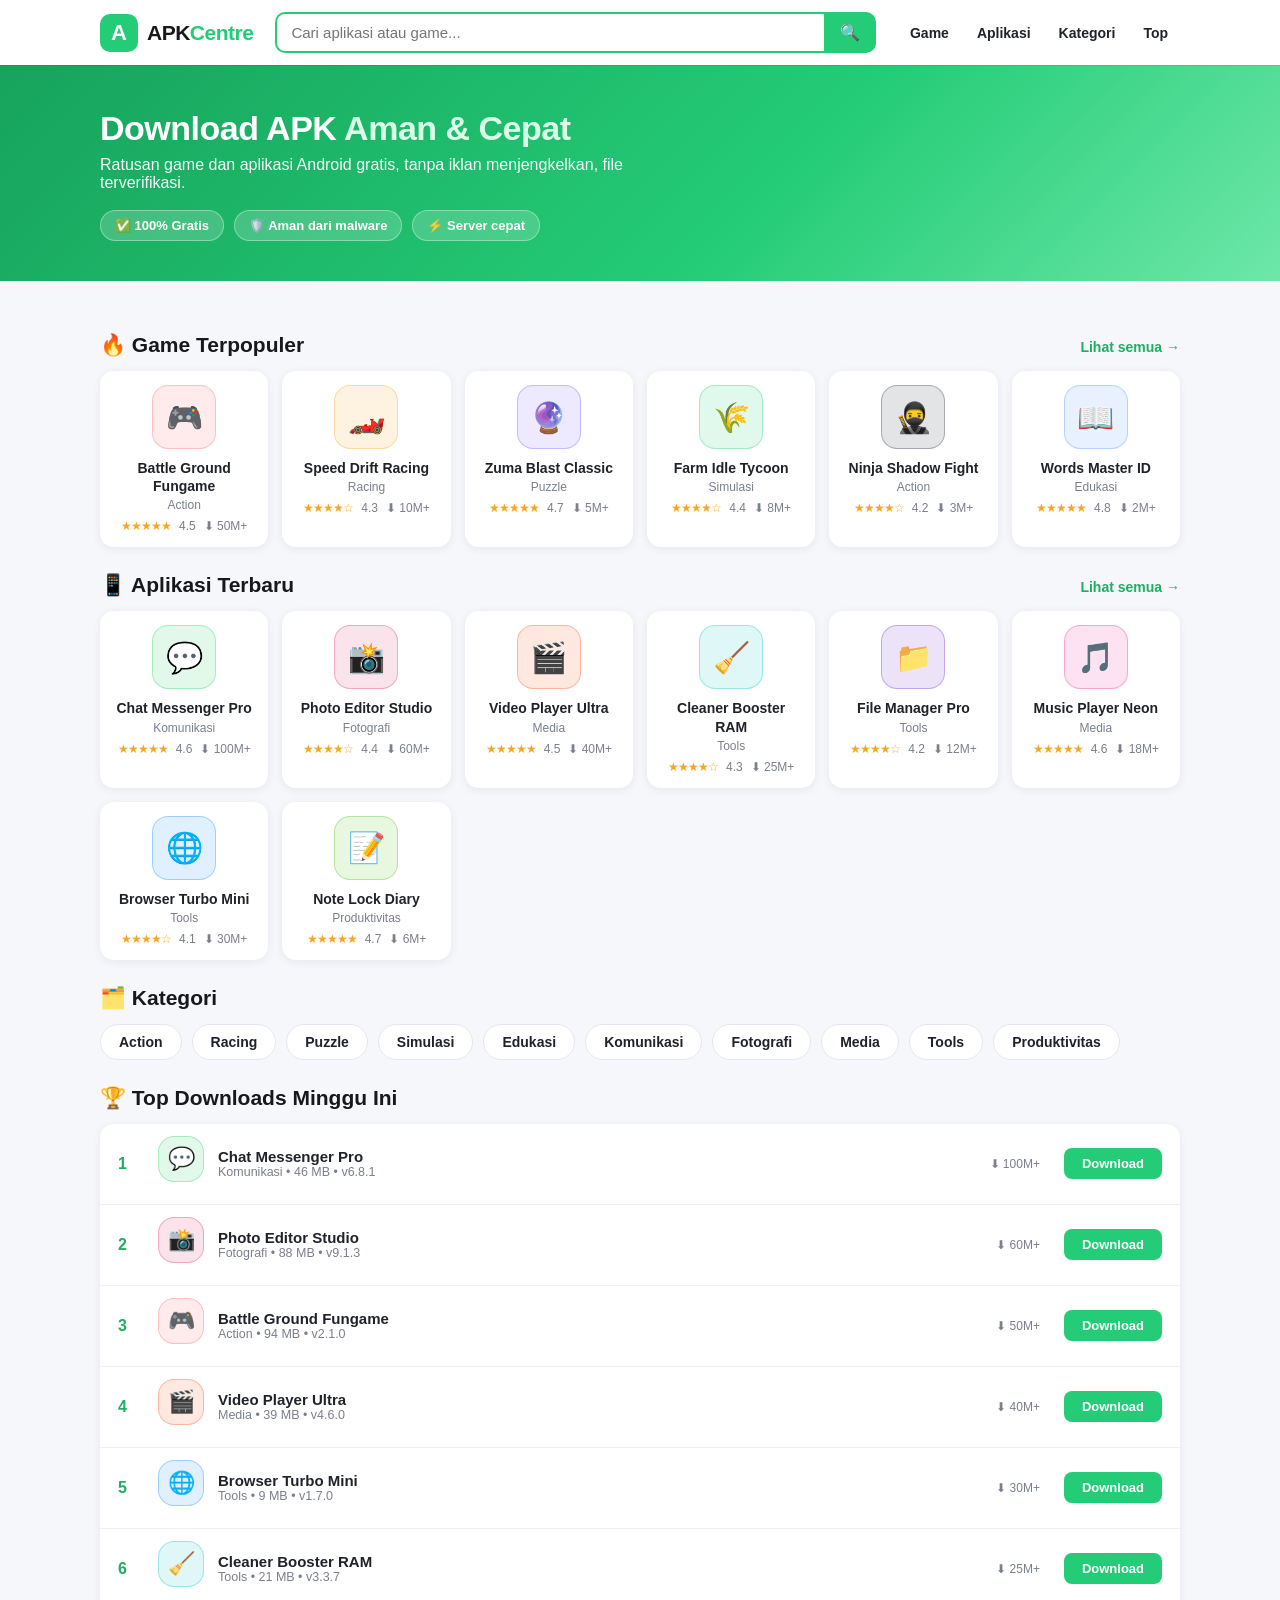
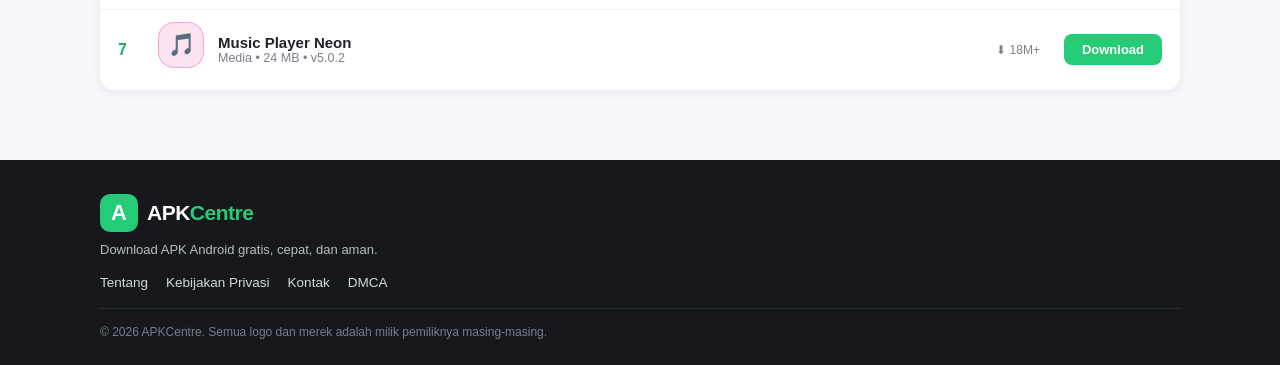
==== index.html @ ef537108 "APKCentre: situs download APK - layout gaya app store, demo data interaktif" ====
<!DOCTYPE html>
<html lang="id">
<head>
<meta charset="UTF-8">
<meta name="viewport" content="width=device-width, initial-scale=1.0">
<title>APKCentre - Download APK Aman & Cepat</title>
<meta name="description" content="APKCentre: pusat download APK game dan aplikasi Android gratis, cepat, dan aman.">
<link rel="stylesheet" href="style.css">
<link rel="icon" href="data:image/svg+xml,<svg xmlns='http://www.w3.org/2000/svg' viewBox='0 0 100 100'><rect width='100' height='100' rx='22' fill='%2324cc77'/><text x='50' y='68' font-size='52' text-anchor='middle' fill='white' font-family='Arial' font-weight='bold'>A</text></svg>">
</head>
<body>
<header class="site-header">
  <div class="header-inner">
    <a class="logo" href="#">
      <span class="logo-mark">A</span>
      <span class="logo-text">APK<em>Centre</em></span>
    </a>
    <div class="search-box">
      <input type="text" id="search-input" placeholder="Cari aplikasi atau game..." autocomplete="off">
      <button id="search-btn" aria-label="Cari">🔍</button>
    </div>
    <nav class="main-nav">
      <a href="#games" class="nav-link">Game</a>
      <a href="#apps" class="nav-link">Aplikasi</a>
      <a href="#categories" class="nav-link">Kategori</a>
      <a href="#top" class="nav-link">Top</a>
    </nav>
  </div>
</header>

<section class="hero">
  <div class="hero-inner">
    <h1>Download APK <span class="accent">Aman &amp; Cepat</span></h1>
    <p>Ratusan game dan aplikasi Android gratis, tanpa iklan menjengkelkan, file terverifikasi.</p>
    <div class="hero-badges">
      <span class="badge">✅ 100% Gratis</span>
      <span class="badge">🛡️ Aman dari malware</span>
      <span class="badge">⚡ Server cepat</span>
    </div>
  </div>
</section>

<main class="container">
  <section id="games">
    <div class="section-head">
      <h2>🔥 Game Terpopuler</h2>
      <a class="see-all" href="#">Lihat semua →</a>
    </div>
    <div class="app-grid" id="grid-games"></div>
  </section>

  <section id="apps">
    <div class="section-head">
      <h2>📱 Aplikasi Terbaru</h2>
      <a class="see-all" href="#">Lihat semua →</a>
    </div>
    <div class="app-grid" id="grid-apps"></div>
  </section>

  <section id="categories">
    <div class="section-head">
      <h2>🗂️ Kategori</h2>
    </div>
    <div class="cat-chips" id="cat-chips"></div>
  </section>

  <section id="top">
    <div class="section-head">
      <h2>🏆 Top Downloads Minggu Ini</h2>
    </div>
    <div class="top-list" id="top-list"></div>
  </section>
</main>

<footer class="site-footer">
  <div class="footer-inner">
    <div>
      <div class="logo footer-logo"><span class="logo-mark">A</span><span class="logo-text">APK<em>Centre</em></span></div>
      <p class="footer-tag">Download APK Android gratis, cepat, dan aman.</p>
    </div>
    <div class="footer-links">
      <a href="#">Tentang</a><a href="#">Kebijakan Privasi</a><a href="#">Kontak</a><a href="#">DMCA</a>
    </div>
    <p class="copyright">© 2026 APKCentre. Semua logo dan merek adalah milik pemiliknya masing-masing.</p>
  </div>
</footer>

<div class="modal-overlay" id="modal">
  <div class="modal-card" id="modal-card"></div>
</div>

<script src="app.js"></script>
</body>
</html>
---- style.css ----
:root {
  --green: #24cc77;
  --green-dark: #1fae63;
  --dark: #17181c;
  --bg: #f6f7fb;
  --card: #ffffff;
  --text: #20222a;
  --muted: #7a7f8c;
  --radius: 14px;
  --shadow: 0 2px 10px rgba(20, 30, 60, 0.07);
}
* { margin: 0; padding: 0; box-sizing: border-box; }
body { font-family: "Segoe UI", Roboto, Arial, sans-serif; background: var(--bg); color: var(--text); }

/* HEADER */
.site-header {
  position: sticky; top: 0; z-index: 50;
  background: #fff; box-shadow: 0 1px 0 rgba(0,0,0,0.08);
}
.header-inner {
  max-width: 1120px; margin: 0 auto; padding: 12px 20px;
  display: flex; align-items: center; gap: 22px; flex-wrap: wrap;
}
.logo { display: flex; align-items: center; gap: 9px; text-decoration: none; }
.logo-mark {
  width: 38px; height: 38px; border-radius: 10px; background: var(--green);
  color: #fff; font-weight: 800; font-size: 22px;
  display: flex; align-items: center; justify-content: center;
}
.logo-text { font-size: 21px; font-weight: 800; color: var(--dark); letter-spacing: -0.5px; }
.logo-text em { color: var(--green); font-style: normal; }
.search-box { flex: 1; min-width: 220px; display: flex; }
.search-box input {
  flex: 1; border: 2px solid var(--green); border-right: none;
  border-radius: 10px 0 0 10px; padding: 10px 14px; font-size: 15px; outline: none;
}
.search-box input:focus { background: #f2fff8; }
.search-box button {
  border: none; background: var(--green); color: #fff; padding: 0 16px;
  border-radius: 0 10px 10px 0; cursor: pointer; font-size: 16px;
}
.search-box button:hover { background: var(--green-dark); }
.main-nav { display: flex; gap: 4px; }
.nav-link {
  text-decoration: none; color: var(--text); font-weight: 600; font-size: 14px;
  padding: 8px 12px; border-radius: 8px; transition: background 0.15s;
}
.nav-link:hover { background: #eafff3; color: var(--green-dark); }

/* HERO */
.hero { background: linear-gradient(135deg, #17a35c 0%, #24cc77 60%, #6ee7a8 100%); color: #fff; }
.hero-inner { max-width: 1120px; margin: 0 auto; padding: 44px 20px 40px; }
.hero h1 { font-size: 34px; letter-spacing: -0.5px; margin-bottom: 8px; }
.hero .accent { color: #d9ffe9; }
.hero p { font-size: 16px; opacity: 0.95; max-width: 560px; }
.hero-badges { margin-top: 18px; display: flex; gap: 10px; flex-wrap: wrap; }
.badge {
  background: rgba(255,255,255,0.18); border: 1px solid rgba(255,255,255,0.35);
  padding: 7px 14px; border-radius: 999px; font-size: 13px; font-weight: 600;
}

/* SECTION */
.container { max-width: 1120px; margin: 0 auto; padding: 26px 20px 40px; }
.section-head { display: flex; align-items: baseline; justify-content: space-between; margin: 26px 0 14px; }
.section-head h2 { font-size: 21px; color: var(--dark); }
.see-all { color: var(--green-dark); font-size: 14px; font-weight: 600; text-decoration: none; }
.see-all:hover { text-decoration: underline; }

/* APP GRID */
.app-grid {
  display: grid; grid-template-columns: repeat(auto-fill, minmax(165px, 1fr)); gap: 14px;
}
.app-card {
  background: var(--card); border-radius: var(--radius); padding: 14px;
  box-shadow: var(--shadow); cursor: pointer; transition: transform 0.15s, box-shadow 0.15s;
  display: flex; flex-direction: column; align-items: center; text-align: center;
}
.app-card:hover { transform: translateY(-4px); box-shadow: 0 8px 22px rgba(20,30,60,0.13); }
.app-icon {
  width: 64px; height: 64px; border-radius: 16px; font-size: 30px;
  display: flex; align-items: center; justify-content: center; margin-bottom: 10px;
}
.app-name { font-weight: 700; font-size: 14px; line-height: 1.3; margin-bottom: 3px; }
.app-cat { color: var(--muted); font-size: 12px; margin-bottom: 7px; }
.app-meta { font-size: 12px; color: var(--muted); display: flex; gap: 8px; align-items: center; }
.stars { color: #f5a623; letter-spacing: -1px; }

/* CATEGORY CHIPS */
.cat-chips { display: flex; flex-wrap: wrap; gap: 10px; }
.chip {
  background: #fff; border: 1.5px solid #e4e7ef; border-radius: 999px;
  padding: 9px 18px; font-size: 14px; font-weight: 600; cursor: pointer;
  transition: all 0.15s; text-decoration: none; color: var(--text);
}
.chip:hover, .chip.active { background: var(--green); border-color: var(--green); color: #fff; }

/* TOP LIST */
.top-list { background: #fff; border-radius: var(--radius); box-shadow: var(--shadow); overflow: hidden; }
.top-row {
  display: flex; align-items: center; gap: 14px; padding: 12px 18px;
  border-bottom: 1px solid #f0f1f5; cursor: pointer; transition: background 0.12s;
}
.top-row:last-child { border-bottom: none; }
.top-row:hover { background: #f7fff9; }
.top-rank { width: 26px; font-weight: 800; color: var(--green-dark); font-size: 16px; }
.top-info { flex: 1; min-width: 0; }
.top-name { font-weight: 700; font-size: 15px; }
.top-sub { color: var(--muted); font-size: 12.5px; }
.dl-btn {
  background: var(--green); color: #fff; border: none; border-radius: 8px;
  padding: 8px 18px; font-weight: 700; font-size: 13px; cursor: pointer; transition: background 0.15s;
}
.dl-btn:hover { background: var(--green-dark); }

/* MODAL */
.modal-overlay {
  position: fixed; inset: 0; background: rgba(10,14,20,0.55);
  display: none; align-items: center; justify-content: center; z-index: 100; padding: 18px;
}
.modal-overlay.show { display: flex; }
.modal-card {
  background: #fff; border-radius: 18px; max-width: 460px; width: 100%;
  padding: 26px; text-align: center; animation: popIn 0.25s ease-out;
  max-height: 88vh; overflow-y: auto;
}
@keyframes popIn { from { transform: scale(0.92); opacity: 0; } to { transform: scale(1); opacity: 1; } }
.modal-card .app-icon { margin: 0 auto 12px; width: 84px; height: 84px; font-size: 40px; }
.modal-card h3 { font-size: 20px; margin-bottom: 2px; }
.modal-card .app-cat { margin-top: 2px; }
.modal-stats {
  display: flex; justify-content: space-around; margin: 16px 0;
  background: #f6f7fb; border-radius: 12px; padding: 12px 0;
}
.modal-stats div b { display: block; font-size: 15px; }
.modal-stats div span { font-size: 12px; color: var(--muted); }
.modal-desc { font-size: 14px; color: #43474f; line-height: 1.6; text-align: left; margin-bottom: 18px; }
.modal-card .dl-btn { padding: 12px 40px; font-size: 15px; border-radius: 10px; }
.modal-close {
  display: block; margin: 14px auto 0; background: none; border: none;
  color: var(--muted); font-size: 14px; cursor: pointer; font-weight: 600;
}

/* FOOTER */
.site-footer { background: var(--dark); color: #b9bdc7; margin-top: 30px; }
.footer-inner { max-width: 1120px; margin: 0 auto; padding: 34px 20px 26px; }
.footer-logo .logo-text { color: #fff; }
.footer-tag { font-size: 13px; margin-top: 10px; }
.footer-links { display: flex; gap: 18px; margin: 18px 0; flex-wrap: wrap; }
.footer-links a { color: #d5d8e0; font-size: 13.5px; text-decoration: none; }
.footer-links a:hover { color: var(--green); }
.copyright { font-size: 12px; color: #7b7f8c; border-top: 1px solid #2a2c33; padding-top: 16px; }

@media (max-width: 640px) {
  .hero h1 { font-size: 26px; }
  .header-inner { gap: 12px; }
  .main-nav { order: 3; width: 100%; justify-content: space-between; }
  .top-row .dl-btn { padding: 7px 12px; }
}
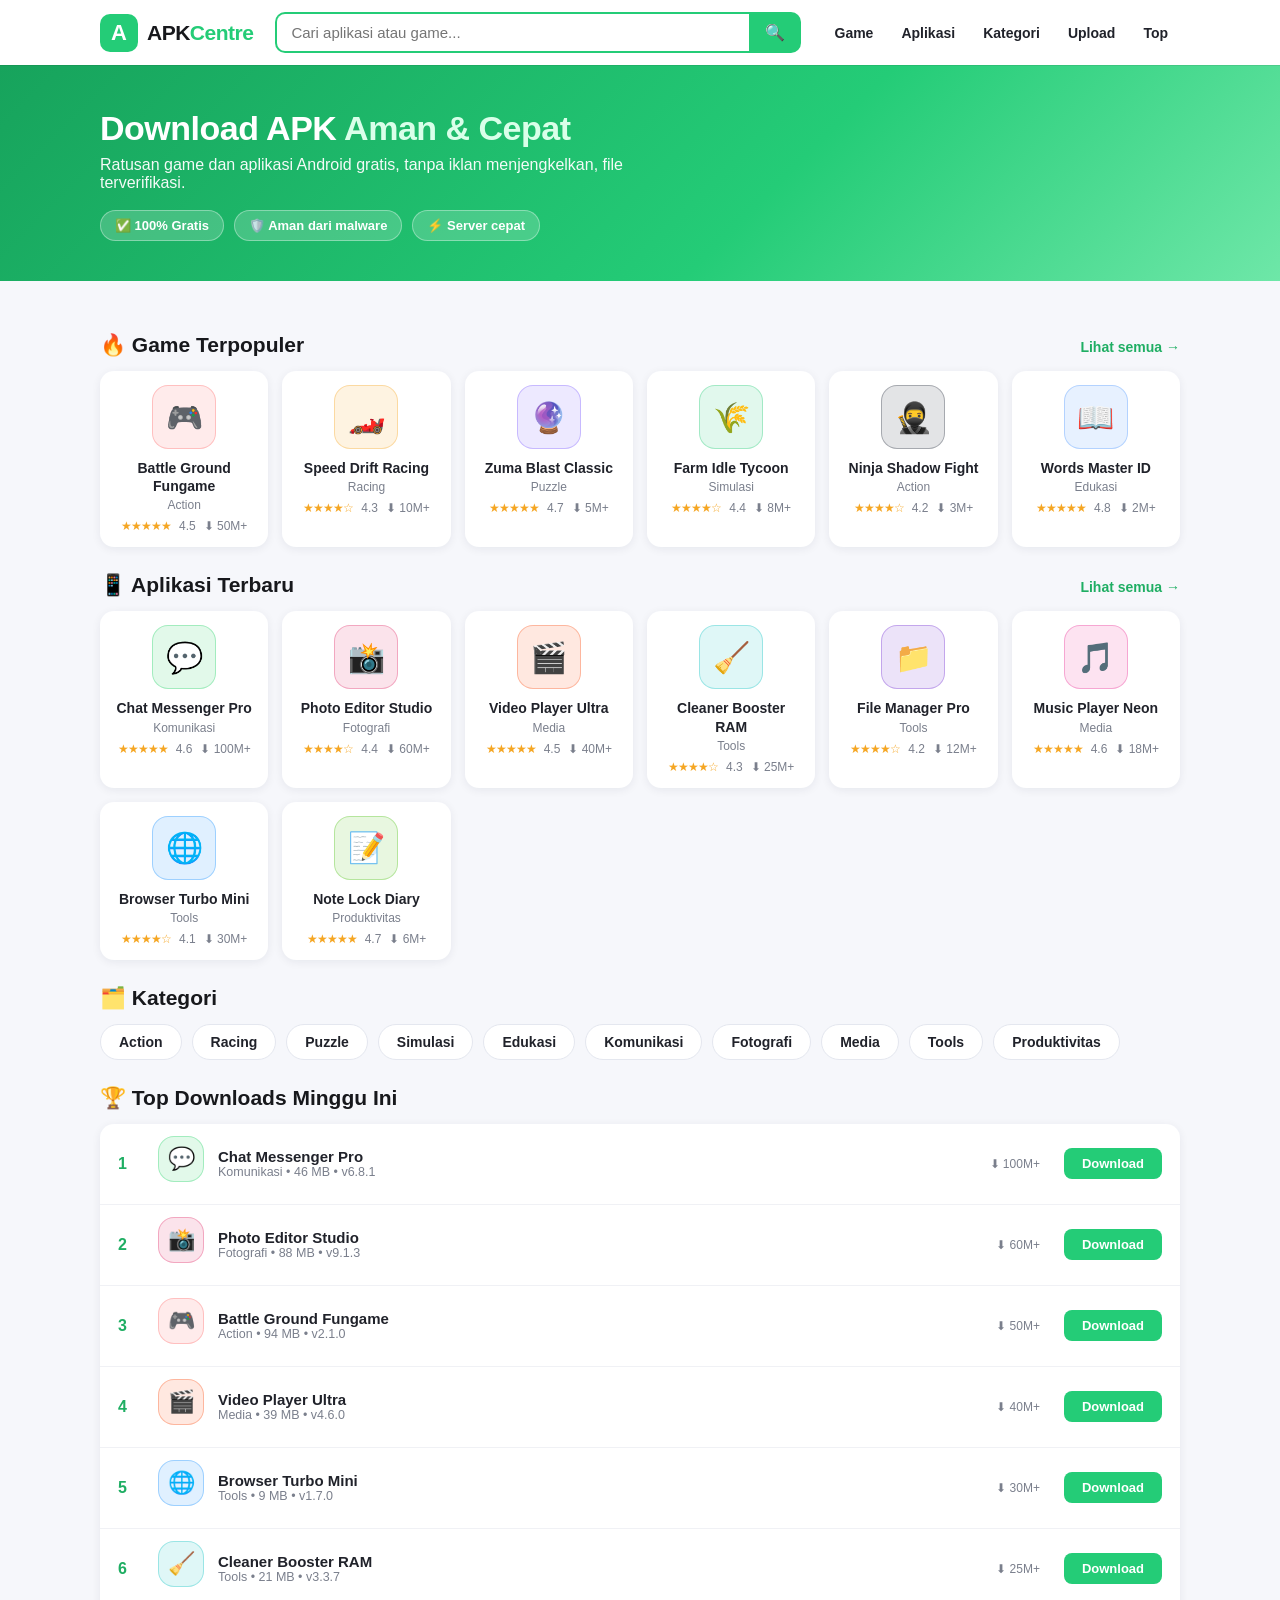
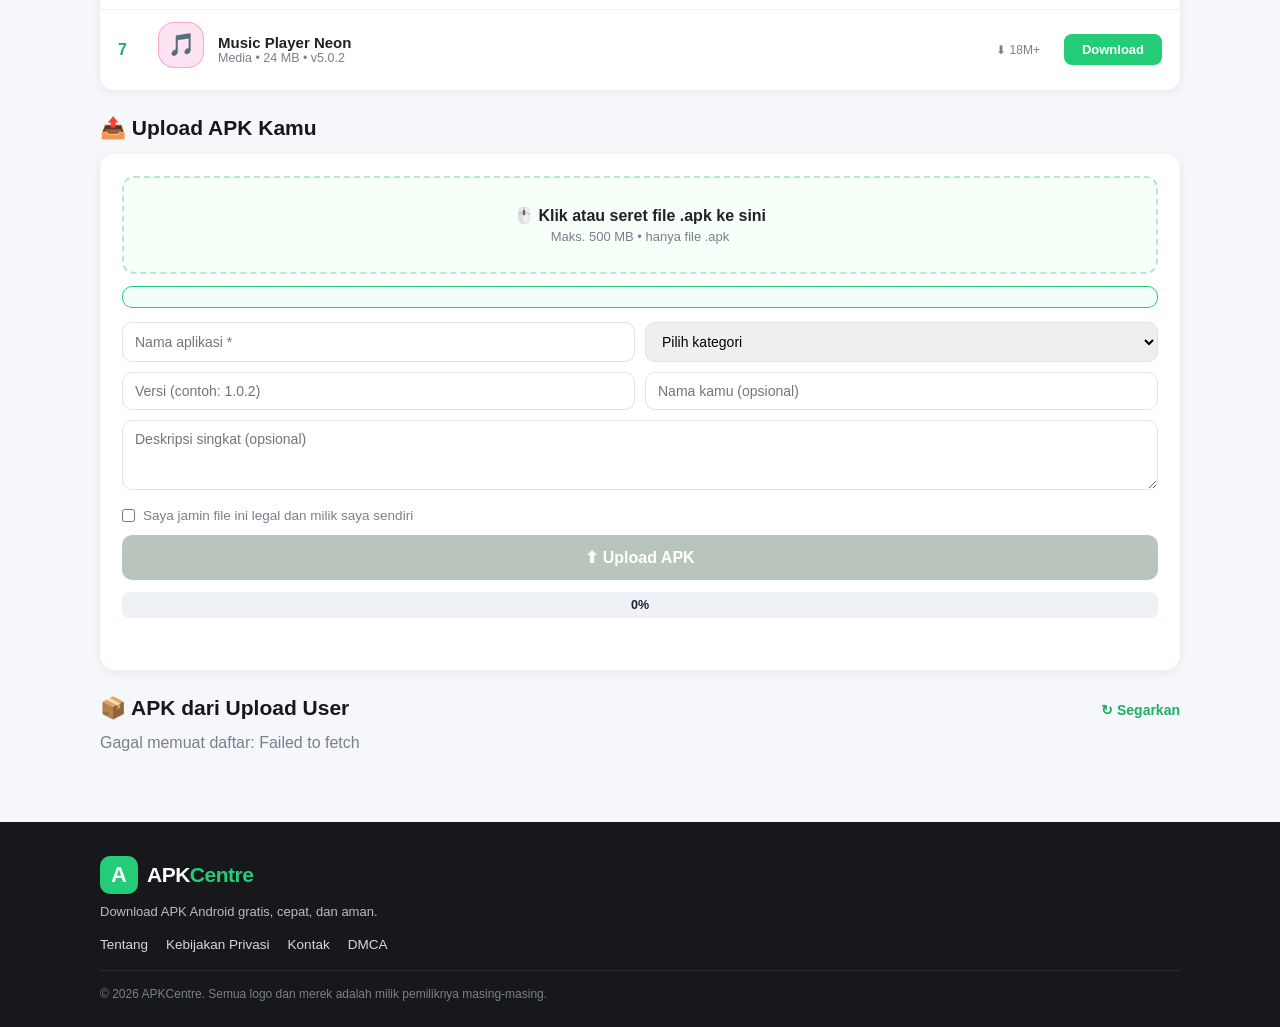
==== commit 4f16fe0e: "fitur upload APK nyata: gofile storage + katalog backend + progress bar + halaman download user" ====
--- a/index.html
+++ b/index.html
@@ -23,6 +23,7 @@
       <a href="#games" class="nav-link">Game</a>
       <a href="#apps" class="nav-link">Aplikasi</a>
       <a href="#categories" class="nav-link">Kategori</a>
+      <a href="#upload" class="nav-link">Upload</a>
       <a href="#top" class="nav-link">Top</a>
     </nav>
   </div>
@@ -70,6 +71,42 @@
     </div>
     <div class="top-list" id="top-list"></div>
   </section>
+
+  <section id="upload">
+    <div class="section-head">
+      <h2>📤 Upload APK Kamu</h2>
+    </div>
+    <div class="upload-card">
+      <div class="dropzone" id="dropzone">
+        <input type="file" id="apk-file" accept=".apk,application/vnd.android.package-archive" hidden>
+        <p class="dz-title">🖱️ Klik atau seret file .apk ke sini</p>
+        <p class="dz-hint">Maks. 500 MB • hanya file .apk</p>
+      </div>
+      <div class="file-info hidden" id="file-info"></div>
+      <div class="form-grid">
+        <input type="text" id="up-nama" placeholder="Nama aplikasi *">
+        <select id="up-kategori"></select>
+        <input type="text" id="up-versi" placeholder="Versi (contoh: 1.0.2)">
+        <input type="text" id="up-uploader" placeholder="Nama kamu (opsional)">
+      </div>
+      <textarea id="up-desc" rows="3" placeholder="Deskripsi singkat (opsional)"></textarea>
+      <label class="tos"><input type="checkbox" id="up-tos"> Saya jamin file ini legal dan milik saya sendiri</label>
+      <button type="button" class="upload-btn" id="btn-upload" disabled>⬆ Upload APK</button>
+      <div class="progress hidden" id="progress">
+        <div class="progress-bar" id="progress-bar"></div>
+        <span id="progress-text">0%</span>
+      </div>
+      <div class="upload-status" id="upload-status"></div>
+    </div>
+  </section>
+
+  <section id="user-apks">
+    <div class="section-head">
+      <h2>📦 APK dari Upload User</h2>
+      <a class="see-all" href="#" onclick="loadUpl();return false;">↻ Segarkan</a>
+    </div>
+    <div class="app-grid" id="grid-uploads"></div>
+  </section>
 </main>
 
 <footer class="site-footer">
--- a/style.css
+++ b/style.css
@@ -156,3 +156,47 @@
   .main-nav { order: 3; width: 100%; justify-content: space-between; }
   .top-row .dl-btn { padding: 7px 12px; }
 }
+
+/* UPLOAD */
+.upload-card { background: #fff; border-radius: var(--radius); box-shadow: var(--shadow); padding: 22px; }
+.dropzone {
+  border: 2.5px dashed #b8e9cd; border-radius: 12px; padding: 28px 16px;
+  text-align: center; cursor: pointer; transition: all 0.15s; background: #f7fff9;
+}
+.dropzone:hover, .dropzone.drag { border-color: var(--green); background: #eafff3; }
+.dz-title { font-weight: 700; margin-bottom: 4px; }
+.dz-hint { font-size: 13px; color: var(--muted); }
+.file-info {
+  margin-top: 12px; background: #f2fff8; border: 1px solid var(--green);
+  border-radius: 10px; padding: 10px 14px; font-size: 14px; font-weight: 600;
+}
+.form-grid { display: grid; grid-template-columns: 1fr 1fr; gap: 10px; margin-top: 14px; }
+.form-grid input, .form-grid select, .upload-card textarea {
+  border: 1.5px solid #dfe2ea; border-radius: 10px; padding: 10px 12px;
+  font-size: 14px; outline: none; font-family: inherit; width: 100%;
+}
+.form-grid input:focus, .form-grid select:focus, .upload-card textarea:focus { border-color: var(--green); }
+.upload-card textarea { margin-top: 10px; resize: vertical; }
+.tos { display: flex; gap: 8px; align-items: center; margin: 14px 0 12px; font-size: 13.5px; color: var(--muted); }
+.upload-btn {
+  width: 100%; background: var(--green); color: #fff; border: none; border-radius: 10px;
+  padding: 13px; font-size: 16px; font-weight: 700; cursor: pointer; transition: background 0.15s;
+}
+.upload-btn:hover:not(:disabled) { background: var(--green-dark); }
+.upload-btn:disabled { background: #b9c4bd; cursor: not-allowed; }
+.progress { position: relative; height: 26px; background: #eef1f5; border-radius: 8px; margin-top: 12px; overflow: hidden; }
+.progress-bar { height: 100%; width: 0%; background: linear-gradient(90deg, var(--green), #6ee7a8); transition: width 0.2s; }
+.progress span {
+  position: absolute; inset: 0; display: flex; align-items: center; justify-content: center;
+  font-size: 12.5px; font-weight: 700; color: #20222a;
+}
+.upload-status { margin-top: 10px; font-size: 14px; font-weight: 600; min-height: 20px; }
+.upload-status.ok { color: var(--green-dark); }
+.upload-status.err { color: #d63031; }
+.dl-link {
+  display: inline-block; margin-top: 8px; background: var(--green); color: #fff;
+  padding: 7px 16px; border-radius: 8px; font-size: 12.5px; font-weight: 700;
+  text-decoration: none;
+}
+.dl-link:hover { background: var(--green-dark); }
+@media (max-width: 640px) { .form-grid { grid-template-columns: 1fr; } }
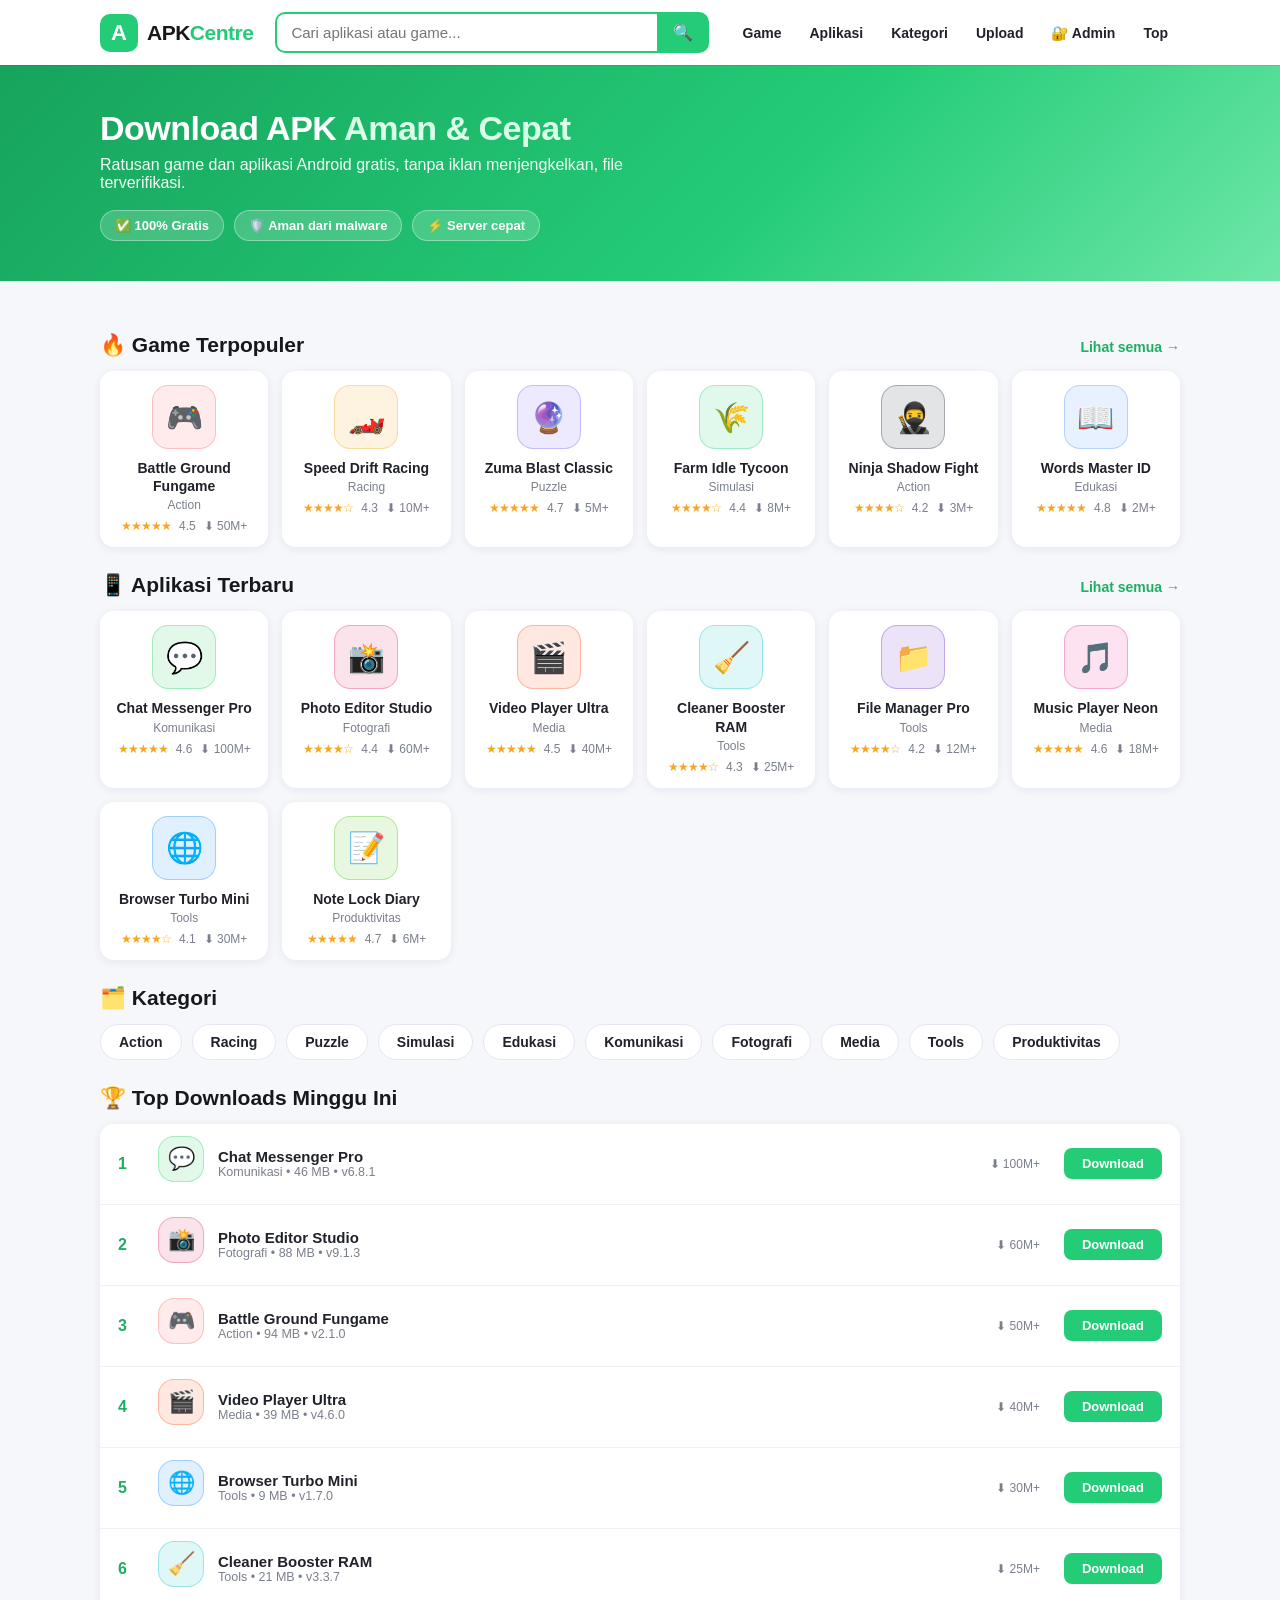
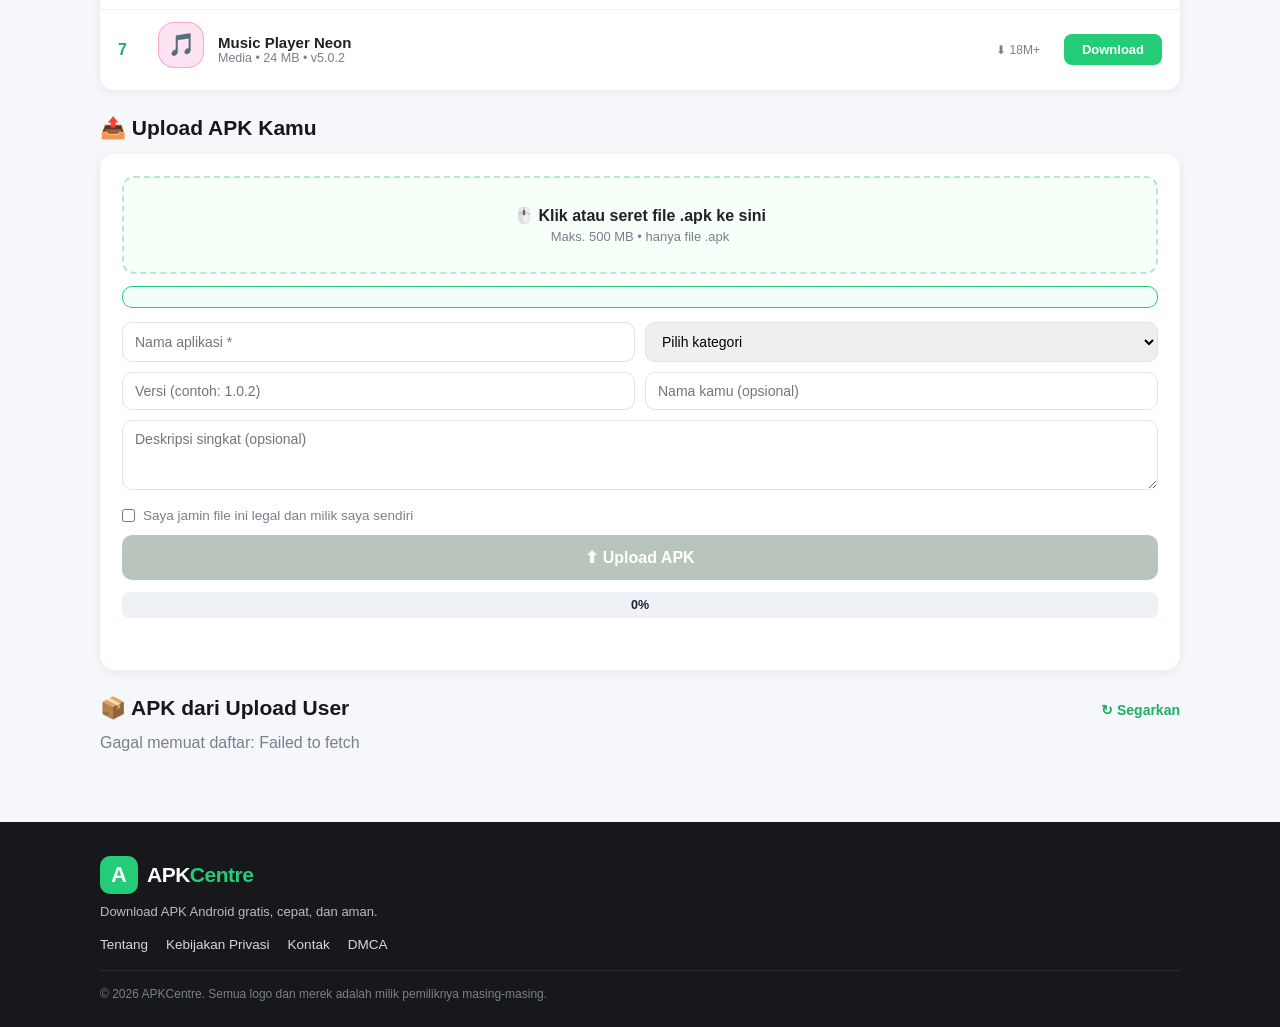
==== commit a68a7d0d: "tambah menu admin: login PIN + hapus listing APK" ====
--- a/index.html
+++ b/index.html
@@ -24,6 +24,7 @@
       <a href="#apps" class="nav-link">Aplikasi</a>
       <a href="#categories" class="nav-link">Kategori</a>
       <a href="#upload" class="nav-link">Upload</a>
+      <a href="#" class="nav-link" onclick="bukaAdmin();return false;">🔐 Admin</a>
       <a href="#top" class="nav-link">Top</a>
     </nav>
   </div>
@@ -122,6 +123,10 @@
   </div>
 </footer>
 
+<div class="modal-overlay" id="admin-modal">
+  <div class="modal-card" id="admin-card"></div>
+</div>
+
 <div class="modal-overlay" id="modal">
   <div class="modal-card" id="modal-card"></div>
 </div>
--- a/style.css
+++ b/style.css
@@ -200,3 +200,25 @@
 }
 .dl-link:hover { background: var(--green-dark); }
 @media (max-width: 640px) { .form-grid { grid-template-columns: 1fr; } }
+
+/* ADMIN */
+.pin-box { display: flex; gap: 10px; justify-content: center; margin: 14px 0; }
+.pin-box input {
+  width: 140px; text-align: center; font-size: 22px; letter-spacing: 8px;
+  border: 2px solid #dfe2ea; border-radius: 10px; padding: 10px; outline: none;
+}
+.pin-box input:focus { border-color: var(--green); }
+.admin-row {
+  display: flex; align-items: center; gap: 12px; padding: 11px 14px;
+  border: 1px solid #eef0f4; border-radius: 12px; margin-bottom: 8px; text-align: left;
+}
+.admin-row .a-info { flex: 1; min-width: 0; }
+.admin-row .a-name { font-weight: 700; font-size: 14.5px; }
+.admin-row .a-sub { color: var(--muted); font-size: 12px; }
+.del-btn {
+  background: #ff4757; color: #fff; border: none; border-radius: 8px;
+  padding: 7px 13px; font-size: 12.5px; font-weight: 700; cursor: pointer;
+}
+.del-btn:hover { background: #e0303f; }
+.admin-list { margin: 16px 0; max-height: 300px; overflow-y: auto; text-align: left; }
+.admin-err { color: #d63031; font-size: 13.5px; font-weight: 600; margin-top: 8px; min-height: 18px; }
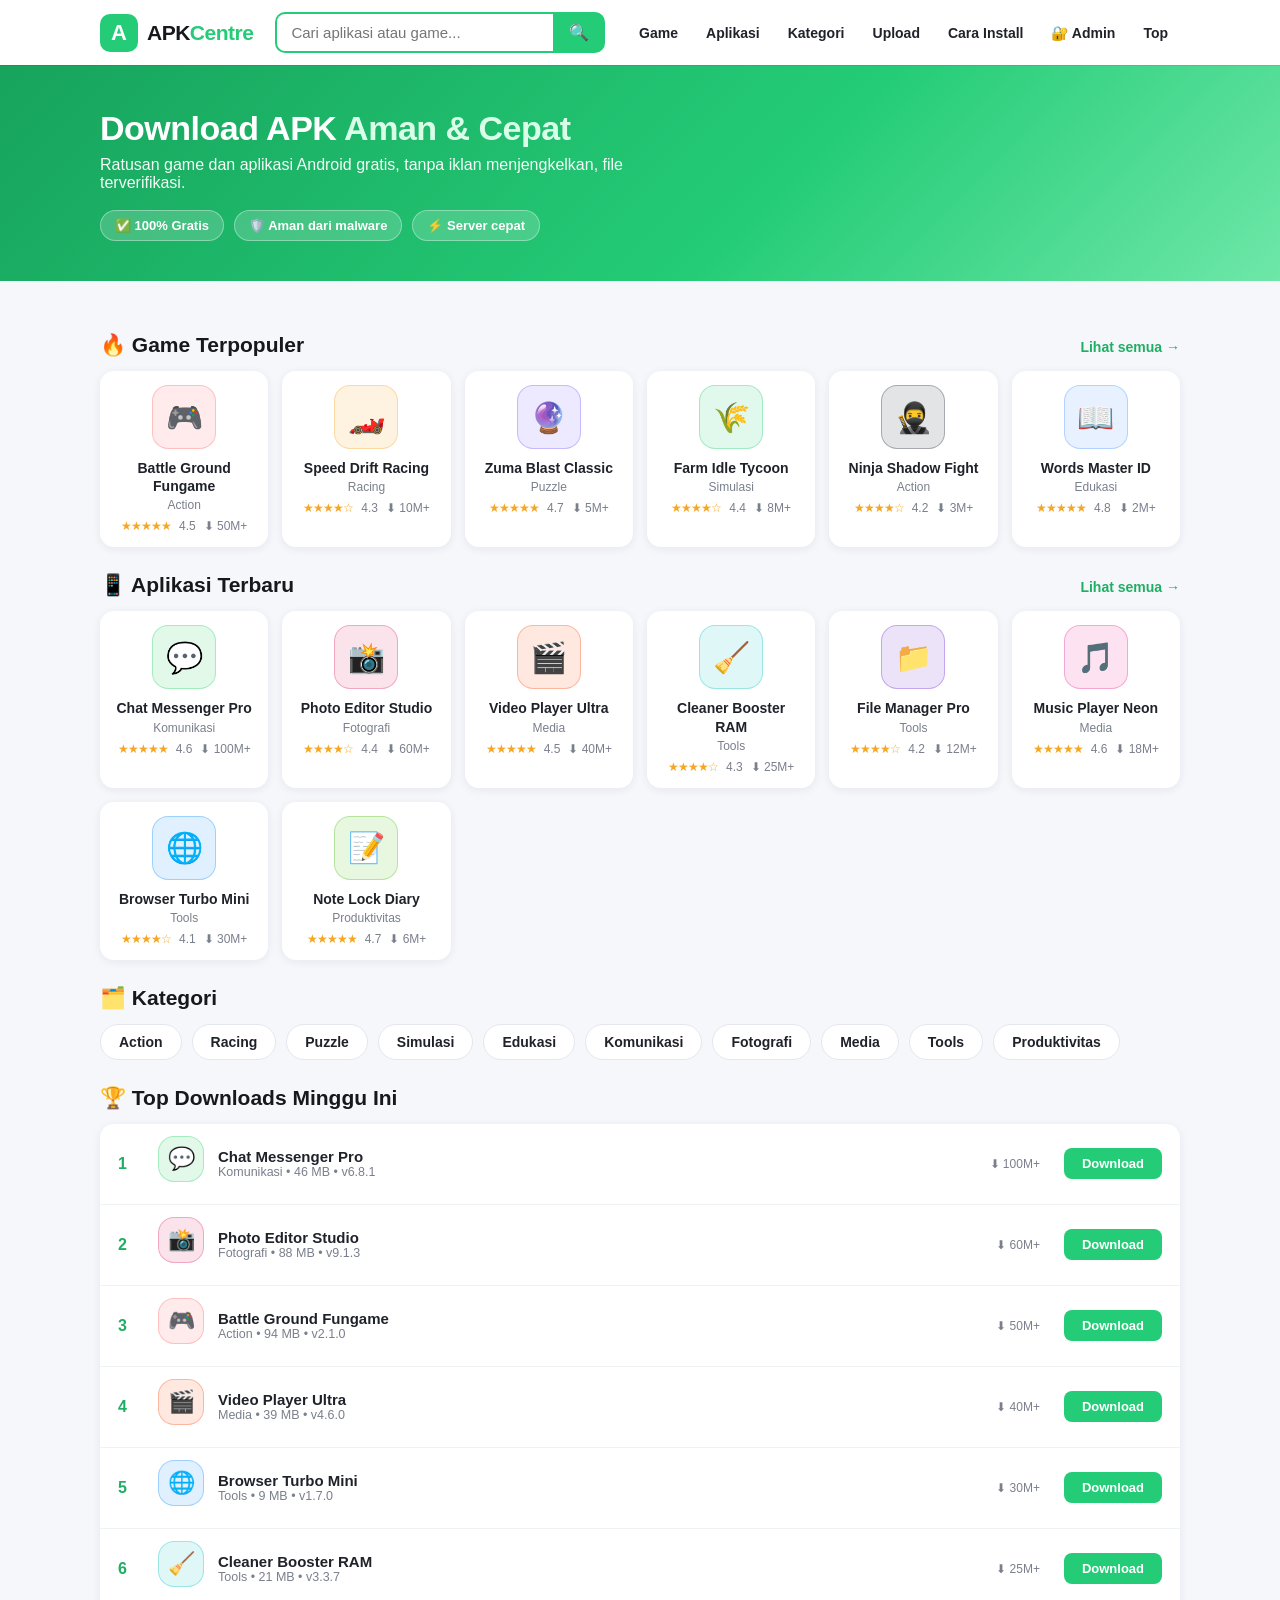
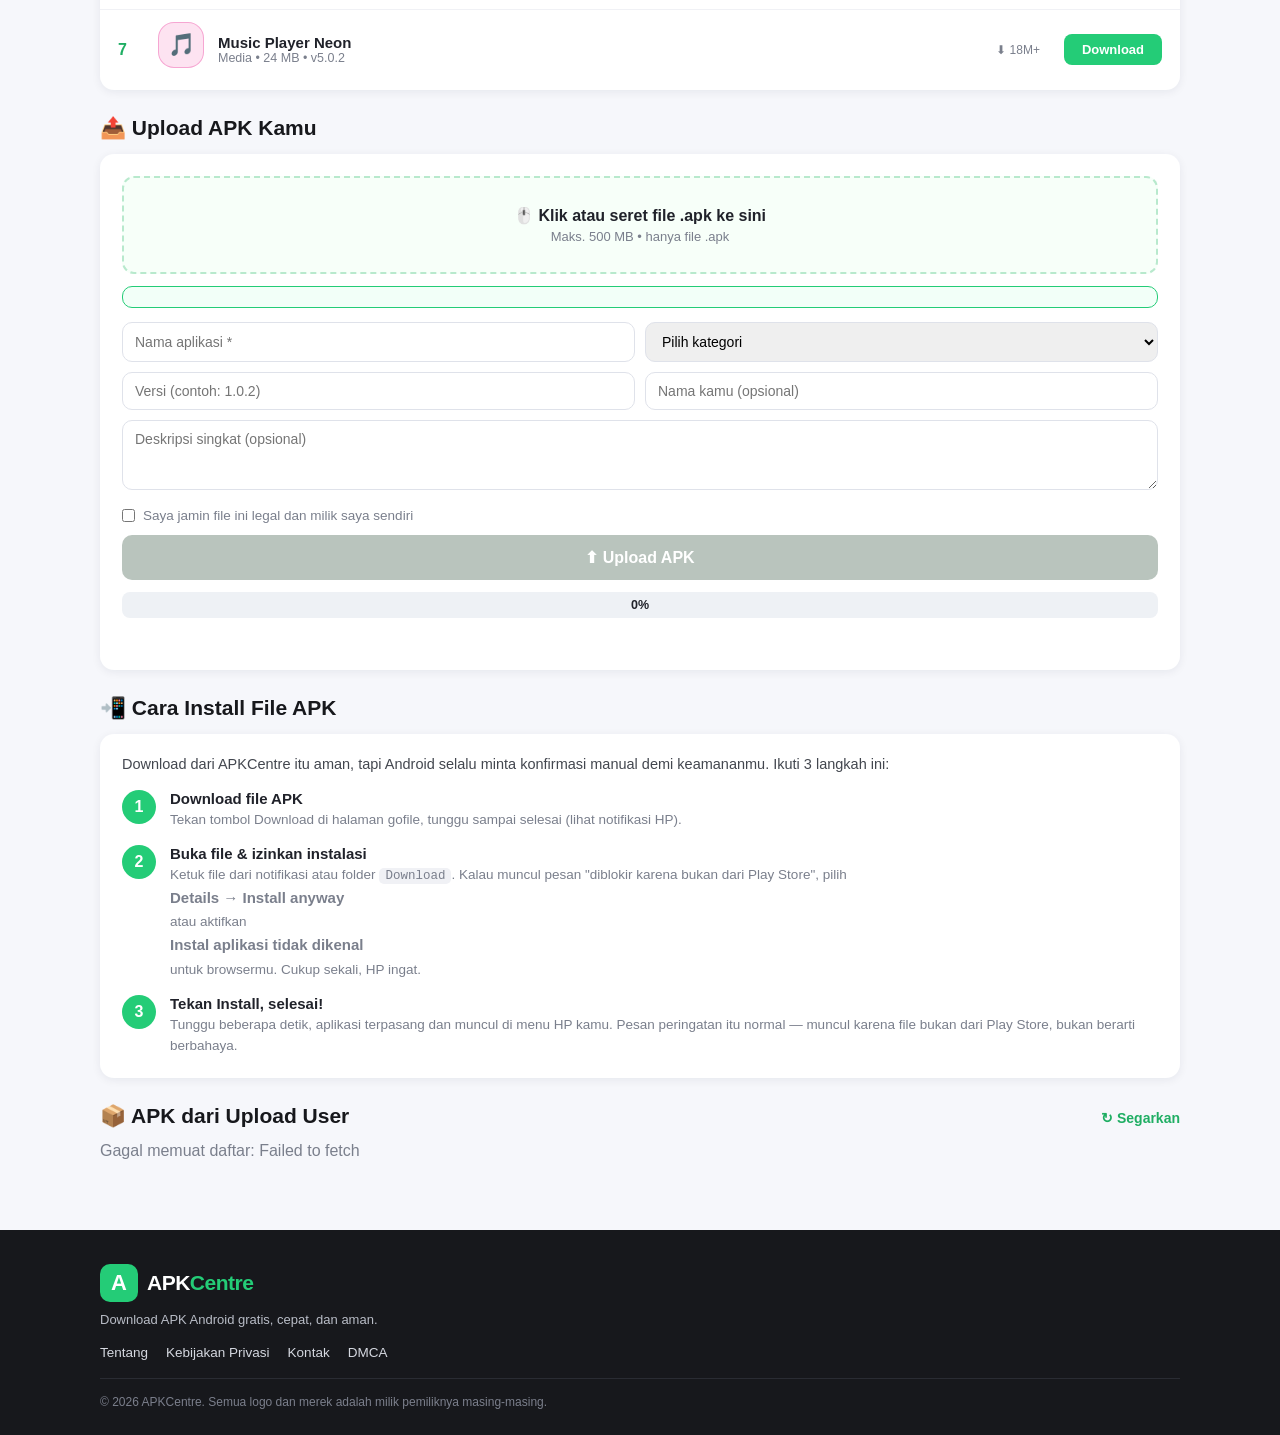
==== commit c93bfd9c: "tambah panduan install APK 3 langkah + menu nav" ====
--- a/index.html
+++ b/index.html
@@ -24,6 +24,7 @@
       <a href="#apps" class="nav-link">Aplikasi</a>
       <a href="#categories" class="nav-link">Kategori</a>
       <a href="#upload" class="nav-link">Upload</a>
+      <a href="#cara-install" class="nav-link">Cara Install</a>
       <a href="#" class="nav-link" onclick="bukaAdmin();return false;">🔐 Admin</a>
       <a href="#top" class="nav-link">Top</a>
     </nav>
@@ -101,6 +102,38 @@
     </div>
   </section>
 
+  <section id="cara-install">
+    <div class="section-head">
+      <h2>📲 Cara Install File APK</h2>
+    </div>
+    <div class="install-card">
+      <p class="ins-intro">Download dari APKCentre itu aman, tapi Android selalu minta konfirmasi manual demi keamananmu. Ikuti 3 langkah ini:</p>
+      <div class="ins-steps">
+        <div class="ins-step">
+          <div class="ins-num">1</div>
+          <div class="ins-body">
+            <b>Download file APK</b>
+            <p>Tekan tombol Download di halaman gofile, tunggu sampai selesai (lihat notifikasi HP).</p>
+          </div>
+        </div>
+        <div class="ins-step">
+          <div class="ins-num">2</div>
+          <div class="ins-body">
+            <b>Buka file &amp; izinkan instalasi</b>
+            <p>Ketuk file dari notifikasi atau folder <span class="mono">Download</span>. Kalau muncul pesan "diblokir karena bukan dari Play Store", pilih <b>Details → Install anyway</b> atau aktifkan <b>Instal aplikasi tidak dikenal</b> untuk browsermu. Cukup sekali, HP ingat.</p>
+          </div>
+        </div>
+        <div class="ins-step">
+          <div class="ins-num">3</div>
+          <div class="ins-body">
+            <b>Tekan Install, selesai!</b>
+            <p>Tunggu beberapa detik, aplikasi terpasang dan muncul di menu HP kamu. Pesan peringatan itu normal — muncul karena file bukan dari Play Store, bukan berarti berbahaya.</p>
+          </div>
+        </div>
+      </div>
+    </div>
+  </section>
+
   <section id="user-apks">
     <div class="section-head">
       <h2>📦 APK dari Upload User</h2>
--- a/style.css
+++ b/style.css
@@ -222,3 +222,18 @@
 .del-btn:hover { background: #e0303f; }
 .admin-list { margin: 16px 0; max-height: 300px; overflow-y: auto; text-align: left; }
 .admin-err { color: #d63031; font-size: 13.5px; font-weight: 600; margin-top: 8px; min-height: 18px; }
+
+/* PANDUAN INSTALL */
+.install-card { background: #fff; border-radius: var(--radius); box-shadow: var(--shadow); padding: 22px; }
+.ins-intro { font-size: 14.5px; color: #43474f; margin-bottom: 18px; }
+.ins-steps { display: flex; flex-direction: column; gap: 14px; }
+.ins-step { display: flex; gap: 14px; align-items: flex-start; }
+.ins-num {
+  flex: 0 0 34px; height: 34px; border-radius: 50%; background: var(--green);
+  color: #fff; font-weight: 800; font-size: 16px;
+  display: flex; align-items: center; justify-content: center;
+}
+.ins-body b { font-size: 15px; display: block; margin-bottom: 3px; }
+.ins-body p { font-size: 13.5px; color: var(--muted); line-height: 1.55; }
+.mono { font-family: monospace; background: #f0f1f5; padding: 1px 6px; border-radius: 5px; font-size: 12.5px; }
+@media (max-width: 640px) { .ins-num { flex-basis: 30px; height: 30px; } }
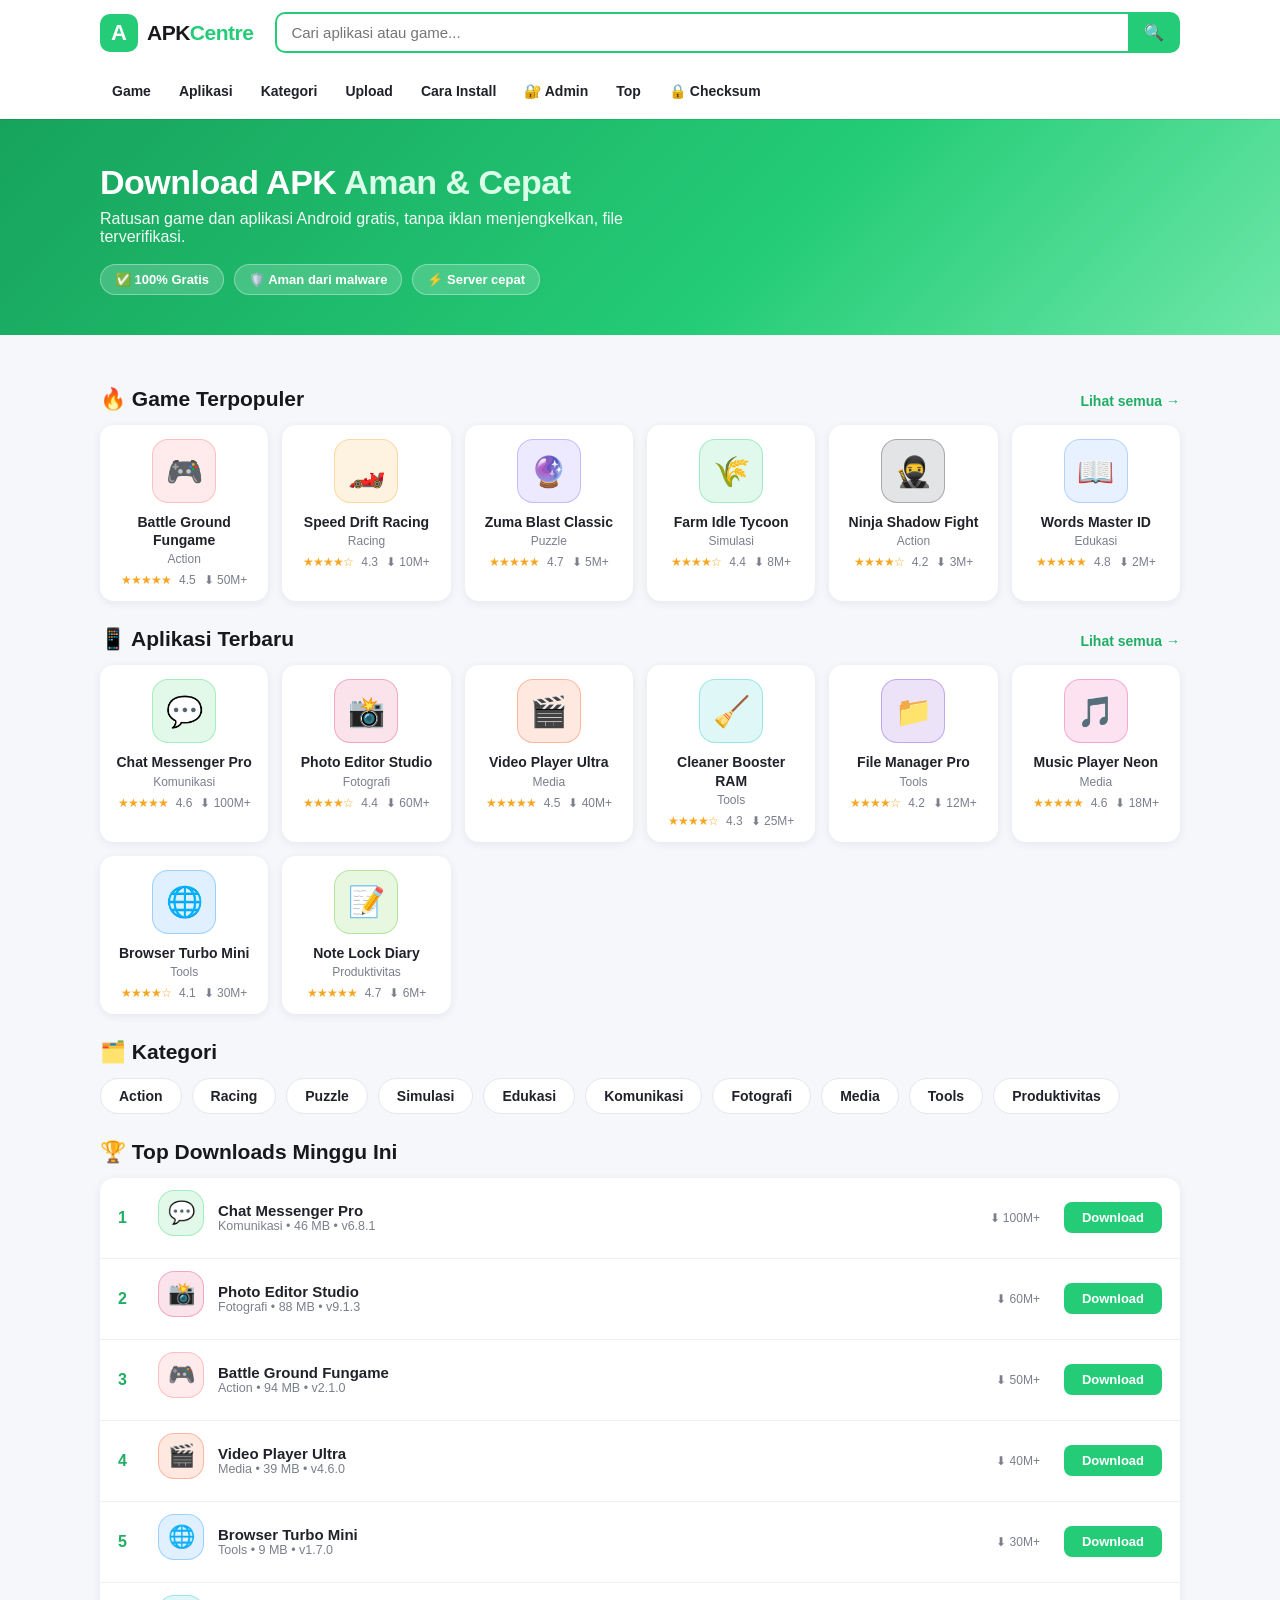
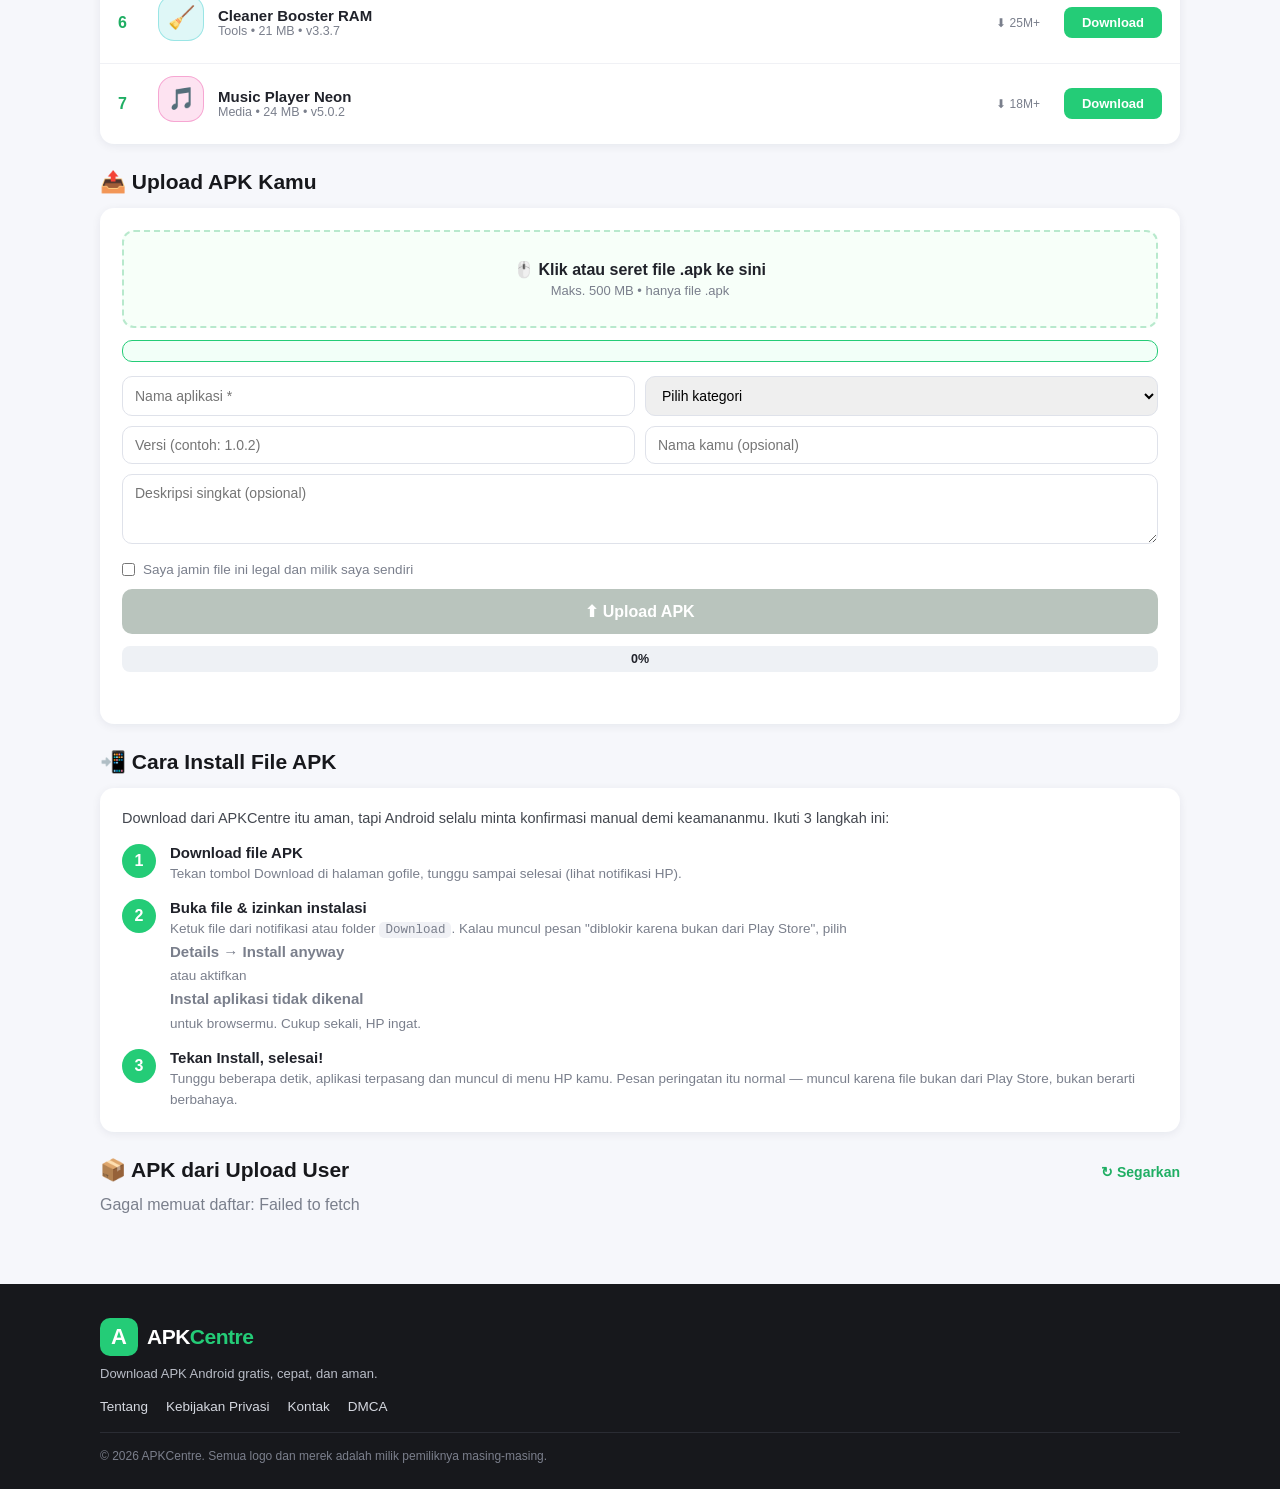
==== commit 6723bd59: "halaman checksum resmi darmawanwinata: MD5+SHA256 v7 & v8, status gofile" ====
--- a/index.html
+++ b/index.html
@@ -27,6 +27,7 @@
       <a href="#cara-install" class="nav-link">Cara Install</a>
       <a href="#" class="nav-link" onclick="bukaAdmin();return false;">🔐 Admin</a>
       <a href="#top" class="nav-link">Top</a>
+      <a href="checksum.html" class="nav-link">🔒 Checksum</a>
     </nav>
   </div>
 </header>
